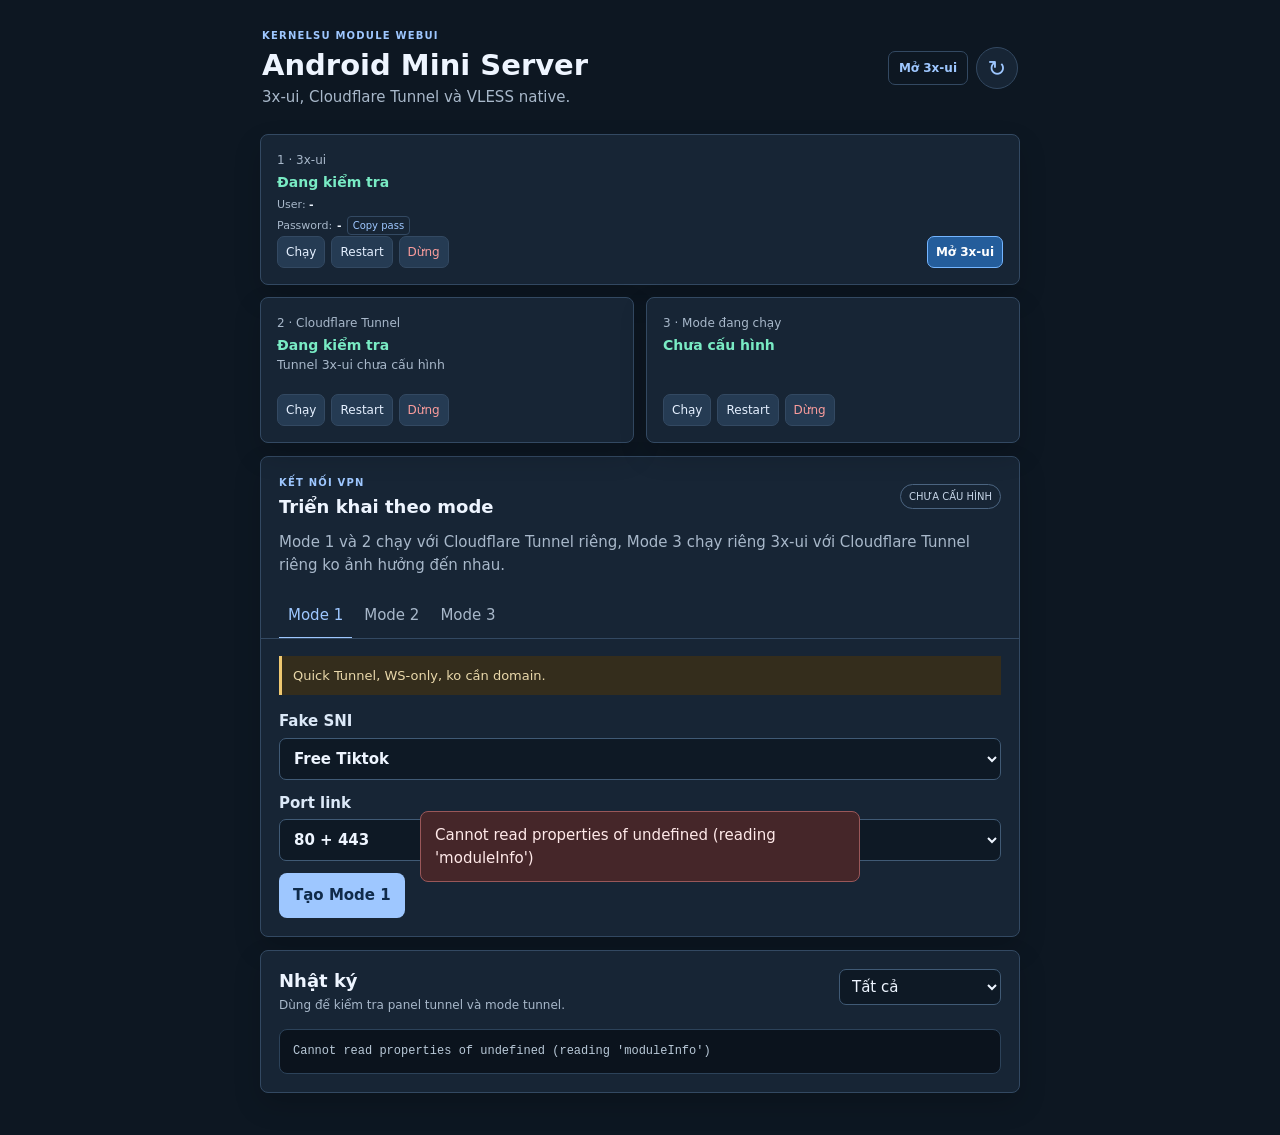
==== module/webroot.disabled/index.html @ 8eb322a5 "release: prepare v1.0.0" ====
<!doctype html>
<html lang="vi">
<head>
  <meta charset="utf-8">
  <meta name="viewport" content="width=device-width, initial-scale=1">
  <meta name="color-scheme" content="dark">
  <link rel="stylesheet" href="/internal/insets.css">
  <link rel="stylesheet" href="app.css">
  <link rel="stylesheet" href="overrides.css">
  <title>Android Mini Server</title>
</head>
<body>
  <main class="app-shell">
    <header class="app-header">
      <div>
        <p class="eyebrow">KERNELSU MODULE WEBUI</p>
        <h1>Android Mini Server</h1>
        <p class="subtitle">3x-ui, Cloudflare Tunnel và VLESS native.</p>
      </div>
      <div class="header-actions">
        <a id="panel-link" class="panel-link" href="http://127.0.0.1:2053/" target="_blank" rel="noreferrer">Mở 3x-ui</a>
        <button id="refresh-button" class="icon-button" type="button" title="Cập nhật trạng thái" aria-label="Cập nhật trạng thái">↻</button>
      </div>
    </header>

    <section class="status-grid" aria-label="Trạng thái dịch vụ">
      <article class="status-card status-card-panel">
        <span>1 · 3x-ui</span>
        <strong id="panel-status">Đang kiểm tra</strong>
        <div class="panel-credentials"><span>User: <b id="panel-user">-</b></span><span class="credential-row">Password: <b id="panel-password">-</b><button id="copy-password" type="button">Copy pass</button></span></div>
        <div class="controls"><a id="panel-card-link" class="panel-link" href="http://127.0.0.1:2053/" target="_blank" rel="noreferrer">Mở 3x-ui</a><button data-service="panel" data-action="start">Chạy</button><button data-service="panel" data-action="restart">Restart</button><button data-service="panel" data-action="stop" class="danger">Dừng</button></div>
      </article>
      <article class="status-card">
        <span>2 · Cloudflare Tunnel</span>
        <strong id="panel-tunnel-status">Đang kiểm tra</strong>
        <small id="panel-tunnel-url">Tunnel 3x-ui chưa cấu hình</small>
        <div class="controls"><button data-service="panelTunnel" data-action="start">Chạy</button><button data-service="panelTunnel" data-action="restart">Restart</button><button data-service="panelTunnel" data-action="stop" class="danger">Dừng</button></div>
      </article>
      <article class="status-card">
        <span>3 · Mode đang chạy</span>
        <strong id="mode-status">Chưa cấu hình</strong>
        <div class="controls"><button data-service="mode" data-action="start">Chạy</button><button data-service="mode" data-action="restart">Restart</button><button data-service="mode" data-action="stop" class="danger">Dừng</button></div>
      </article>
    </section>

    <section class="module-card">
      <div class="section-title">
        <div><span class="section-label">KẾT NỐI VPN</span><h2>Triển khai theo mode</h2></div>
        <span id="mode-badge" class="badge">CHƯA CẤU HÌNH</span>
      </div>
      <p class="hint">Mode 1 và 2 chạy với Cloudflare Tunnel riêng, Mode 3 chạy riêng 3x-ui với Cloudflare Tunnel riêng ko ảnh hưởng đến nhau.</p>
      <nav class="tabs" aria-label="Chọn mode"><button class="tab active" data-tab="mode1" type="button">Mode 1</button><button class="tab" data-tab="mode2" type="button">Mode 2</button><button class="tab" data-tab="mode3" type="button">Mode 3</button></nav>

      <form id="mode1-form" class="tab-pane active" data-pane="mode1">
        <p class="notice">Quick Tunnel, WS-only, ko cần domain.</p>
        <label>Fake SNI<select name="fakeSni" required><option value="api24-normal-alisg.tiktokv.com#Free Tiktok">Free Tiktok</option><option value="vnpt.theworkpc.com#Free Vina Ko Nen">Free Vina Ko Nen</option><option value="api24-normal-alisg.tiktokv.com#Free Tiktok,vnpt.theworkpc.com#Free Vina Ko Nen">Free Tiktok + Free Vina</option></select></label>
        <label>Port link<select name="portMode"><option value="both">80 + 443</option><option value="443">Chỉ 443</option><option value="80">Chỉ 80</option></select></label>
        <button class="primary" type="submit">Tạo Mode 1</button>
        <div id="mode1-result" class="mode-result" hidden></div>
      </form>

      <form id="mode2-form" class="tab-pane" data-pane="mode2">
        <p class="notice">Tạo Public Hostname route tới <code>http://127.0.0.1:8888</code> trong Cloudflare trước.</p>
        <label>Public hostname<input name="domain" required placeholder="vpn.example.com" autocomplete="off"></label>
        <label>Connector token<textarea name="token" rows="4" autocomplete="off"></textarea></label>
        <div class="form-grid"><label>Fake SNI<select name="fakeSni" required><option value="api24-normal-alisg.tiktokv.com#Free Tiktok">Free Tiktok</option><option value="vnpt.theworkpc.com#Free Vina Ko Nen">Free Vina Ko Nen</option><option value="api24-normal-alisg.tiktokv.com#Free Tiktok,vnpt.theworkpc.com#Free Vina Ko Nen">Free Tiktok + Free Vina</option></select></label><label>Port link<select name="portMode"><option value="both">80 + 443</option><option value="443">Chỉ 443</option><option value="80">Chỉ 80</option></select></label><label>Transport<select name="transport"><option value="ws">WebSocket</option><option value="xhttp">xHTTP</option><option value="dual">WS + xHTTP</option></select></label><label class="xhttp-field">xHTTP mode<select name="xhttpMode"><option value="packet-up">packet-up</option><option value="stream-up">stream-up</option><option value="stream-one">stream-one</option></select></label></div>
        <button class="primary" type="submit">Tạo Mode 2</button>
        <div id="mode2-result" class="mode-result" hidden></div>
      </form>

      <form id="mode3-form" class="tab-pane" data-pane="mode3">
        <p class="notice">Tạo Public Hostname trên cùng Tunnel: VPN route đến <code>http://127.0.0.1:8080</code>; subscription route đến <code>http://127.0.0.1:2096</code>. Chọn WS + xHTTP vẫn chỉ dùng route VPN này. Panel route là tùy chọn và đến <code>http://127.0.0.1:2053</code>.</p>
        <label>VPN public hostname<input name="domain" required placeholder="vpn.example.com" autocomplete="off"></label>
        <label>Subscription public hostname<input name="subscriptionDomain" required placeholder="sub.example.com" autocomplete="off"></label>
        <label>Panel public hostname <small>(tùy chọn)</small><input name="panelDomain" placeholder="panel.example.com" autocomplete="off"></label>
        <label>Tên server <small>(dòng đầu subscription)</small><input name="serverName" placeholder="Vless5G" maxlength="64" autocomplete="off"></label>
        <label>Cloudflare Tunnel connector token<textarea name="token" rows="5" autocomplete="off"></textarea></label>
        <div class="form-grid"><label>Fake SNI<select name="fakeSni" required><option value="api24-normal-alisg.tiktokv.com#Free Tiktok">Free Tiktok</option><option value="vnpt.theworkpc.com#Free Vina Ko Nen">Free Vina Ko Nen</option><option value="api24-normal-alisg.tiktokv.com#Free Tiktok,vnpt.theworkpc.com#Free Vina Ko Nen">Free Tiktok + Free Vina</option></select></label><label>Port link<select name="portMode"><option value="both">80 + 443</option><option value="443">Chỉ 443</option><option value="80">Chỉ 80</option></select></label><label>Transport<select name="transport"><option value="ws">WebSocket</option><option value="xhttp">xHTTP</option><option value="dual">WS + xHTTP</option></select></label><label class="xhttp-field">xHTTP mode<select name="xhttpMode"><option value="packet-up">packet-up</option><option value="stream-up">stream-up</option><option value="stream-one">stream-one</option></select></label></div>
        <button class="primary" type="submit">Tạo Mode 3</button>
        <div id="mode3-result" class="mode-result" hidden></div>
      </form>
    </section>

    <section class="module-card">
      <div class="section-title compact"><div><h2>Nhật ký</h2><p class="section-copy">Dùng để kiểm tra panel tunnel và mode tunnel.</p></div><select id="log-target"><option value="all">Tất cả</option><option value="panel-tunnel">Tunnel 3x-ui</option><option value="tunnel">Tunnel Mode 1/2</option><option value="quick">Xray native</option><option value="panel">3x-ui</option></select></div>
      <pre id="logs">Đang tải nhật ký...</pre>
    </section>
  </main>
  <div id="toast" class="toast" role="status" aria-live="polite"></div>
  <script src="app.js"></script>
</body>
</html>
---- module/webroot.disabled/app.css ----
:root { color-scheme:dark; --bg:#0d1722; --surface:#172535; --surface-alt:#1c2d40; --line:#334962; --text:#eef5ff; --muted:#a8b8ca; --accent:#9ec7ff; --accent-dark:#102b4a; --green:#79ebc4; --yellow:#efc870; --red:#fa9c9c; }
* { box-sizing:border-box; }
body { margin:0; min-width:320px; color:var(--text); background:var(--bg); font:15px/1.5 system-ui,-apple-system,BlinkMacSystemFont,"Segoe UI",sans-serif; }
button,input,textarea,select { font:inherit; } button { cursor:pointer; }
.app-shell { width:min(100% - 32px,760px); margin:0 auto; padding:calc(28px + var(--safe-area-inset-top, 0px)) 0 calc(42px + var(--safe-area-inset-bottom, 0px)); }
.app-header,.section-title,.controls,.tabs,.header-actions { display:flex; align-items:center; }.app-header { justify-content:space-between; gap:16px; padding:0 2px 25px; }.app-header h1 { margin:0; font-size:29px; line-height:1.18; letter-spacing:0; }.header-actions { gap:8px; }.eyebrow,.section-label { display:block; margin:0 0 5px; color:var(--accent); font-weight:750; font-size:10px; letter-spacing:.12em; }.subtitle,.hint,small,.section-copy { color:var(--muted); }.subtitle { margin:4px 0 0; }.section-copy { margin:4px 0 0; font-size:12px; }
.icon-button { width:42px; height:42px; padding:0; border:1px solid var(--line); border-radius:50%; background:var(--surface); color:var(--accent); font-size:22px; }.panel-link { border:1px solid var(--line); border-radius:7px; padding:7px 10px; color:var(--accent); background:transparent; font-size:12px; font-weight:650; text-decoration:none; }
.status-grid { display:grid; grid-template-columns:repeat(3,minmax(0,1fr)); gap:12px; }.status-card,.module-card { border:1px solid var(--line); border-radius:8px; background:var(--surface); box-shadow:0 12px 28px rgba(0,0,0,.16); }.status-card { min-height:146px; padding:16px; display:flex; flex-direction:column; }.status-card > span { color:var(--muted); font-size:12px; }.status-card strong { margin-top:3px; color:var(--green); font-size:14px; }.controls { flex-wrap:wrap; gap:6px; margin-top:auto; }.controls button,.section-title button { border:1px solid var(--line); border-radius:7px; padding:6px 8px; background:#253b53; color:#e5f0ff; font-size:12px; }.controls button.danger { color:var(--red); }
.panel-credentials { display:grid; gap:2px; min-height:39px; margin-top:4px; color:var(--muted); font-size:11px; overflow-wrap:anywhere; }.panel-credentials b { color:var(--text); font-weight:650; }.panel-credentials button { margin-left:4px; padding:1px 5px; border:1px solid var(--line); border-radius:4px; background:transparent; color:var(--accent); font-size:10px; }
.module-card { padding:18px; margin-top:13px; }.section-title { justify-content:space-between; gap:14px; }.section-title.compact { align-items:flex-start; }.section-title h2 { margin:0; font-size:18px; line-height:1.3; }.badge { flex:0 0 auto; border:1px solid #4b6480; color:#c6d5e7; border-radius:999px; padding:4px 8px; font-size:10px; white-space:nowrap; }.badge.quick,.badge.mode1 { color:var(--yellow); border-color:#826c3c; }.badge.named,.badge.mode2 { color:var(--green); border-color:#3a876f; }.badge.mode3 { color:var(--accent); border-color:#557fae; }.hint { margin:13px 0 18px; }.hint code,.notice code { color:#b8dcff; }
.tabs { gap:3px; overflow-x:auto; border-bottom:1px solid var(--line); margin:0 -18px 17px; padding:0 18px; }.tab { flex:0 0 auto; margin-bottom:-1px; padding:10px 9px; border:0; border-bottom:2px solid transparent; background:transparent; color:var(--muted); }.tab.active { color:var(--accent); border-color:var(--accent); }.tab-pane { display:none; }.tab-pane.active { display:block; }.notice { margin:0 0 15px; padding:10px 11px; border-left:3px solid var(--yellow); background:#342d1c; color:#e9d8aa; font-size:13px; }.tab-pane label { display:block; margin-bottom:12px; color:#dce9f8; font-weight:650; }.tab-pane label small { font-weight:400; }.tab-pane input,.tab-pane textarea,.tab-pane select,select { width:100%; margin-top:5px; border:1px solid #405a75; border-radius:7px; background:#0e1925; color:var(--text); padding:10px; outline:0; }.tab-pane input:focus,.tab-pane textarea:focus,.tab-pane select:focus { border-color:var(--accent); box-shadow:0 0 0 2px rgba(158,199,255,.13); }.form-grid { display:grid; grid-template-columns:1fr 1fr; gap:0 12px; }.primary { border:0; border-radius:8px; padding:11px 14px; background:var(--accent); color:var(--accent-dark); font-weight:800; }.primary:disabled,button:disabled { opacity:.55; cursor:wait; }
.empty { margin:18px 0 0; min-height:88px; display:grid; place-items:center; text-align:center; border:1px dashed #3d5672; color:var(--muted); }.connection-details { margin:15px 0 12px; }.connection-details div { display:grid; grid-template-columns:104px 1fr; gap:8px; padding:7px 0; border-bottom:1px solid #2c4056; }.connection-details dt { color:var(--muted); }.connection-details dd { margin:0; overflow-wrap:anywhere; }.connection-details + textarea { width:100%; border:1px solid #405a75; border-radius:7px; padding:10px; color:#c8e7ff; background:#0e1925; font:12px/1.4 ui-monospace,SFMono-Regular,Consolas,monospace; resize:vertical; } .section-title select { width:auto; margin:0; padding:7px 8px; }.module-card pre { max-height:290px; overflow:auto; margin:15px 0 0; padding:13px; border:1px solid #2c4259; border-radius:8px; background:#0b131d; color:#b9c9d8; font:12px/1.45 ui-monospace,SFMono-Regular,Consolas,monospace; white-space:pre-wrap; overflow-wrap:anywhere; }
.toast { position:fixed; z-index:5; left:50%; bottom:calc(18px + var(--safe-area-inset-bottom, 0px)); width:min(440px,calc(100% - 32px)); transform:translate(-50%,16px); padding:12px 14px; border:1px solid #397f6d; border-radius:8px; background:#173c35; color:#e2fff5; opacity:0; pointer-events:none; transition:.18s ease; }.toast.show { opacity:1; transform:translate(-50%,0); }.toast.error { border-color:#995759; background:#452629; color:#ffe9e9; }
@media (max-width:700px) { .app-shell { width:min(100% - 28px,560px); }.status-grid { grid-template-columns:1fr 1fr; } .status-card:last-child { grid-column:span 2; } }
@media (max-width:480px) { .app-shell { width:calc(100% - 28px); padding-top:calc(22px + var(--safe-area-inset-top, 0px)); }.app-header h1 { font-size:26px; }.header-actions { align-self:flex-start; }.panel-link { display:none; }.module-card { padding:15px; }.tabs { margin-left:-15px; margin-right:-15px; padding-left:15px; padding-right:15px; }.form-grid,.status-grid { grid-template-columns:1fr; }.status-card,.status-card:last-child { grid-column:auto; min-height:122px; }.section-title.compact { gap:10px; }.section-copy { display:none; } }
---- module/webroot.disabled/overrides.css ----
.controls .panel-link {
  display: inline-flex;
  align-items: center;
  padding: 6px 8px;
  order: 4;
  margin-left: auto;
  border-color: #74b5ff;
  color: #ffffff;
  background: #245d9b;
}

.mode-result { margin-top: 18px; }
.mode-result-card { padding-top: 14px; border-top: 1px solid var(--line); }
.mode-result-card + .mode-result-card { margin-top: 16px; }
.mode-result-heading, .result-row, .result-copy-row { display: flex; align-items: center; justify-content: space-between; gap: 12px; }
.mode-result-heading { margin-bottom: 10px; }
.mode-result-heading strong { color: var(--text); }
.mode-result-heading span, .result-row span, .result-copy-row span { color: var(--muted); font-size: 12px; }
.result-row { padding: 8px 0; border-bottom: 1px solid var(--line); }
.result-row a { color: var(--accent); overflow-wrap: anywhere; text-align: right; }
.result-copy-row { margin-top: 12px; margin-bottom: 6px; }
.result-copy-row button { padding: 5px 8px; font-size: 11px; }
.result-link { box-sizing: border-box; width: 100%; border: 1px solid #405a75; border-radius: 7px; padding: 10px; color: #c8e7ff; background: #0e1925; font: 12px/1.4 ui-monospace, SFMono-Regular, Consolas, monospace; resize: vertical; }

.subscription-link {
  margin: 0 0 12px;
}

.public-panel-link {
  display: flex;
  justify-content: space-between;
  gap: 12px;
  margin: 0 0 12px;
  padding: 8px 0;
  border-bottom: 1px solid #2c4056;
  color: var(--muted);
  font-size: 12px;
}

.public-panel-link a { color: var(--accent); overflow-wrap: anywhere; text-align: right; }

.subscription-link > div {
  display: flex;
  align-items: center;
  justify-content: space-between;
  gap: 10px;
  margin-bottom: 6px;
  color: var(--muted);
  font-size: 12px;
}

.subscription-link textarea {
  width: 100%;
  border: 1px solid #405a75;
  border-radius: 7px;
  padding: 10px;
  color: #c8e7ff;
  background: #0e1925;
  font: 12px/1.4 ui-monospace, SFMono-Regular, Consolas, monospace;
  resize: vertical;
}

.subscription-link button {
  border: 1px solid var(--line);
  border-radius: 6px;
  padding: 5px 7px;
  color: var(--accent);
  background: #253b53;
  font-size: 11px;
}

@media (max-width: 480px) {
  .controls .panel-link { display: inline-flex; }
  .mode-result-heading { align-items: flex-start; flex-direction: column; gap: 4px; }
}

/* Keep the primary service readable, then group its two supporting services. */
.status-grid {
  grid-template-columns: repeat(2, minmax(0, 1fr));
}

.status-card-panel {
  grid-column: 1 / -1;
  min-height: 132px;
}

.status-card:last-child {
  grid-column: auto;
}

.credential-row {
  display: flex;
  align-items: center;
  gap: 5px;
  min-width: 0;
  white-space: nowrap;
}

.credential-row b {
  min-width: 0;
  overflow: hidden;
  text-overflow: ellipsis;
}

.panel-credentials .credential-row button {
  flex: 0 0 auto;
  margin-left: 0;
}

@media (max-width: 480px) {
  .status-grid {
    grid-template-columns: repeat(2, minmax(0, 1fr));
  }

  .status-card-panel {
    grid-column: 1 / -1;
  }
}
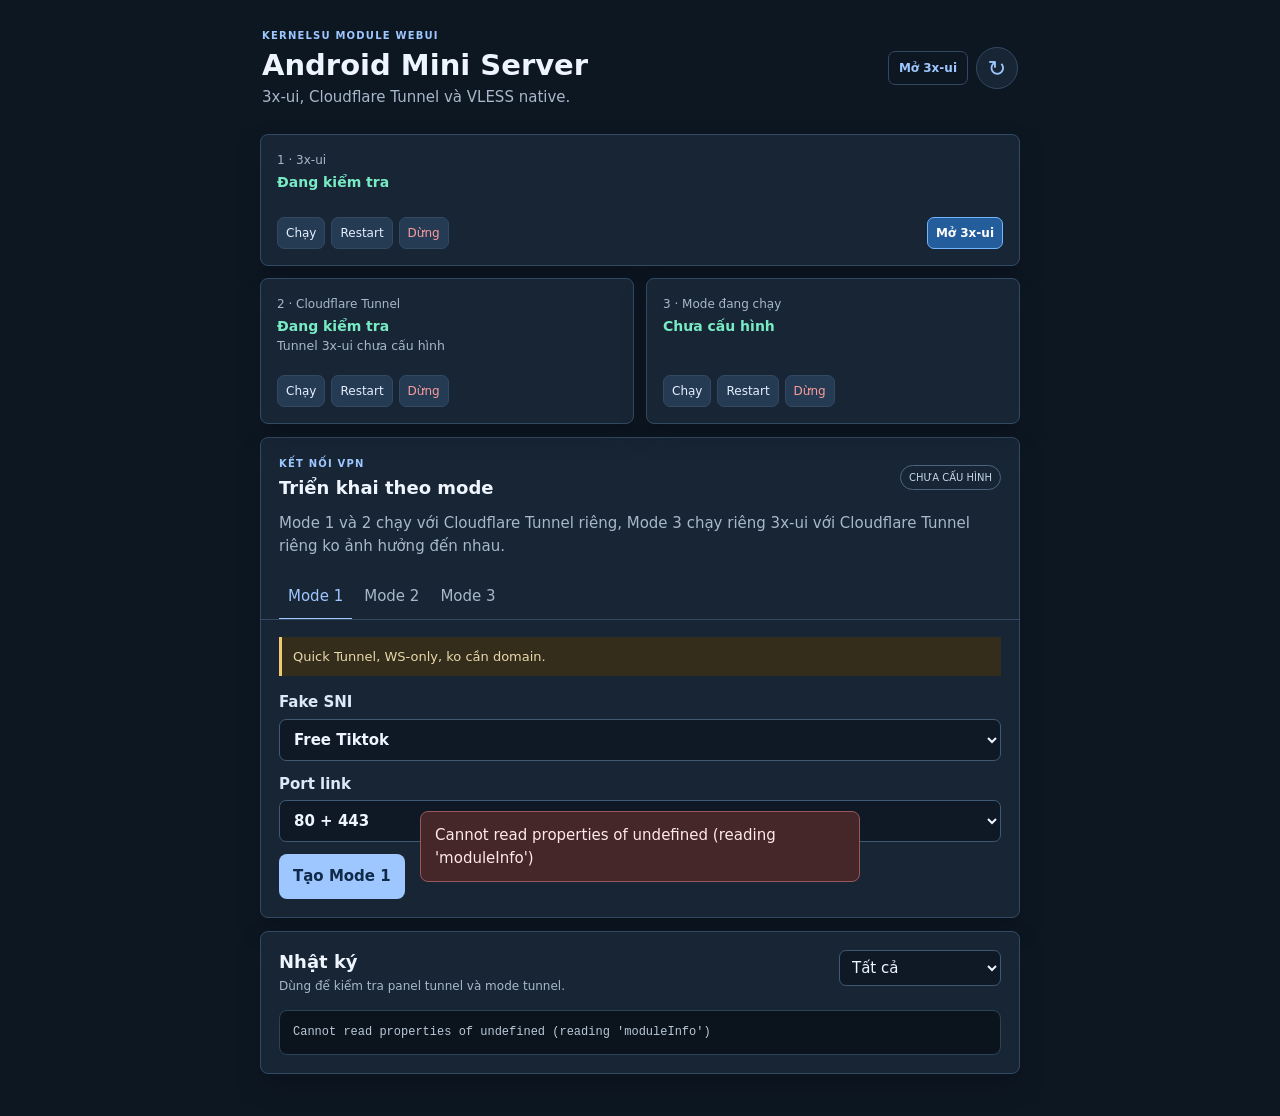
==== commit 6e67307f: "fix: harden manager runtime controls" ====
--- a/module/webroot.disabled/index.html
+++ b/module/webroot.disabled/index.html
@@ -27,7 +27,6 @@
       <article class="status-card status-card-panel">
         <span>1 · 3x-ui</span>
         <strong id="panel-status">Đang kiểm tra</strong>
-        <div class="panel-credentials"><span>User: <b id="panel-user">-</b></span><span class="credential-row">Password: <b id="panel-password">-</b><button id="copy-password" type="button">Copy pass</button></span></div>
         <div class="controls"><a id="panel-card-link" class="panel-link" href="http://127.0.0.1:2053/" target="_blank" rel="noreferrer">Mở 3x-ui</a><button data-service="panel" data-action="start">Chạy</button><button data-service="panel" data-action="restart">Restart</button><button data-service="panel" data-action="stop" class="danger">Dừng</button></div>
       </article>
       <article class="status-card">
--- a/module/webroot.disabled/app.css
+++ b/module/webroot.disabled/app.css
@@ -6,7 +6,6 @@
 .app-header,.section-title,.controls,.tabs,.header-actions { display:flex; align-items:center; }.app-header { justify-content:space-between; gap:16px; padding:0 2px 25px; }.app-header h1 { margin:0; font-size:29px; line-height:1.18; letter-spacing:0; }.header-actions { gap:8px; }.eyebrow,.section-label { display:block; margin:0 0 5px; color:var(--accent); font-weight:750; font-size:10px; letter-spacing:.12em; }.subtitle,.hint,small,.section-copy { color:var(--muted); }.subtitle { margin:4px 0 0; }.section-copy { margin:4px 0 0; font-size:12px; }
 .icon-button { width:42px; height:42px; padding:0; border:1px solid var(--line); border-radius:50%; background:var(--surface); color:var(--accent); font-size:22px; }.panel-link { border:1px solid var(--line); border-radius:7px; padding:7px 10px; color:var(--accent); background:transparent; font-size:12px; font-weight:650; text-decoration:none; }
 .status-grid { display:grid; grid-template-columns:repeat(3,minmax(0,1fr)); gap:12px; }.status-card,.module-card { border:1px solid var(--line); border-radius:8px; background:var(--surface); box-shadow:0 12px 28px rgba(0,0,0,.16); }.status-card { min-height:146px; padding:16px; display:flex; flex-direction:column; }.status-card > span { color:var(--muted); font-size:12px; }.status-card strong { margin-top:3px; color:var(--green); font-size:14px; }.controls { flex-wrap:wrap; gap:6px; margin-top:auto; }.controls button,.section-title button { border:1px solid var(--line); border-radius:7px; padding:6px 8px; background:#253b53; color:#e5f0ff; font-size:12px; }.controls button.danger { color:var(--red); }
-.panel-credentials { display:grid; gap:2px; min-height:39px; margin-top:4px; color:var(--muted); font-size:11px; overflow-wrap:anywhere; }.panel-credentials b { color:var(--text); font-weight:650; }.panel-credentials button { margin-left:4px; padding:1px 5px; border:1px solid var(--line); border-radius:4px; background:transparent; color:var(--accent); font-size:10px; }
 .module-card { padding:18px; margin-top:13px; }.section-title { justify-content:space-between; gap:14px; }.section-title.compact { align-items:flex-start; }.section-title h2 { margin:0; font-size:18px; line-height:1.3; }.badge { flex:0 0 auto; border:1px solid #4b6480; color:#c6d5e7; border-radius:999px; padding:4px 8px; font-size:10px; white-space:nowrap; }.badge.quick,.badge.mode1 { color:var(--yellow); border-color:#826c3c; }.badge.named,.badge.mode2 { color:var(--green); border-color:#3a876f; }.badge.mode3 { color:var(--accent); border-color:#557fae; }.hint { margin:13px 0 18px; }.hint code,.notice code { color:#b8dcff; }
 .tabs { gap:3px; overflow-x:auto; border-bottom:1px solid var(--line); margin:0 -18px 17px; padding:0 18px; }.tab { flex:0 0 auto; margin-bottom:-1px; padding:10px 9px; border:0; border-bottom:2px solid transparent; background:transparent; color:var(--muted); }.tab.active { color:var(--accent); border-color:var(--accent); }.tab-pane { display:none; }.tab-pane.active { display:block; }.notice { margin:0 0 15px; padding:10px 11px; border-left:3px solid var(--yellow); background:#342d1c; color:#e9d8aa; font-size:13px; }.tab-pane label { display:block; margin-bottom:12px; color:#dce9f8; font-weight:650; }.tab-pane label small { font-weight:400; }.tab-pane input,.tab-pane textarea,.tab-pane select,select { width:100%; margin-top:5px; border:1px solid #405a75; border-radius:7px; background:#0e1925; color:var(--text); padding:10px; outline:0; }.tab-pane input:focus,.tab-pane textarea:focus,.tab-pane select:focus { border-color:var(--accent); box-shadow:0 0 0 2px rgba(158,199,255,.13); }.form-grid { display:grid; grid-template-columns:1fr 1fr; gap:0 12px; }.primary { border:0; border-radius:8px; padding:11px 14px; background:var(--accent); color:var(--accent-dark); font-weight:800; }.primary:disabled,button:disabled { opacity:.55; cursor:wait; }
 .empty { margin:18px 0 0; min-height:88px; display:grid; place-items:center; text-align:center; border:1px dashed #3d5672; color:var(--muted); }.connection-details { margin:15px 0 12px; }.connection-details div { display:grid; grid-template-columns:104px 1fr; gap:8px; padding:7px 0; border-bottom:1px solid #2c4056; }.connection-details dt { color:var(--muted); }.connection-details dd { margin:0; overflow-wrap:anywhere; }.connection-details + textarea { width:100%; border:1px solid #405a75; border-radius:7px; padding:10px; color:#c8e7ff; background:#0e1925; font:12px/1.4 ui-monospace,SFMono-Regular,Consolas,monospace; resize:vertical; } .section-title select { width:auto; margin:0; padding:7px 8px; }.module-card pre { max-height:290px; overflow:auto; margin:15px 0 0; padding:13px; border:1px solid #2c4259; border-radius:8px; background:#0b131d; color:#b9c9d8; font:12px/1.45 ui-monospace,SFMono-Regular,Consolas,monospace; white-space:pre-wrap; overflow-wrap:anywhere; }
--- a/module/webroot.disabled/overrides.css
+++ b/module/webroot.disabled/overrides.css
@@ -96,17 +96,6 @@
   white-space: nowrap;
 }
 
-.credential-row b {
-  min-width: 0;
-  overflow: hidden;
-  text-overflow: ellipsis;
-}
-
-.panel-credentials .credential-row button {
-  flex: 0 0 auto;
-  margin-left: 0;
-}
-
 @media (max-width: 480px) {
   .status-grid {
     grid-template-columns: repeat(2, minmax(0, 1fr));
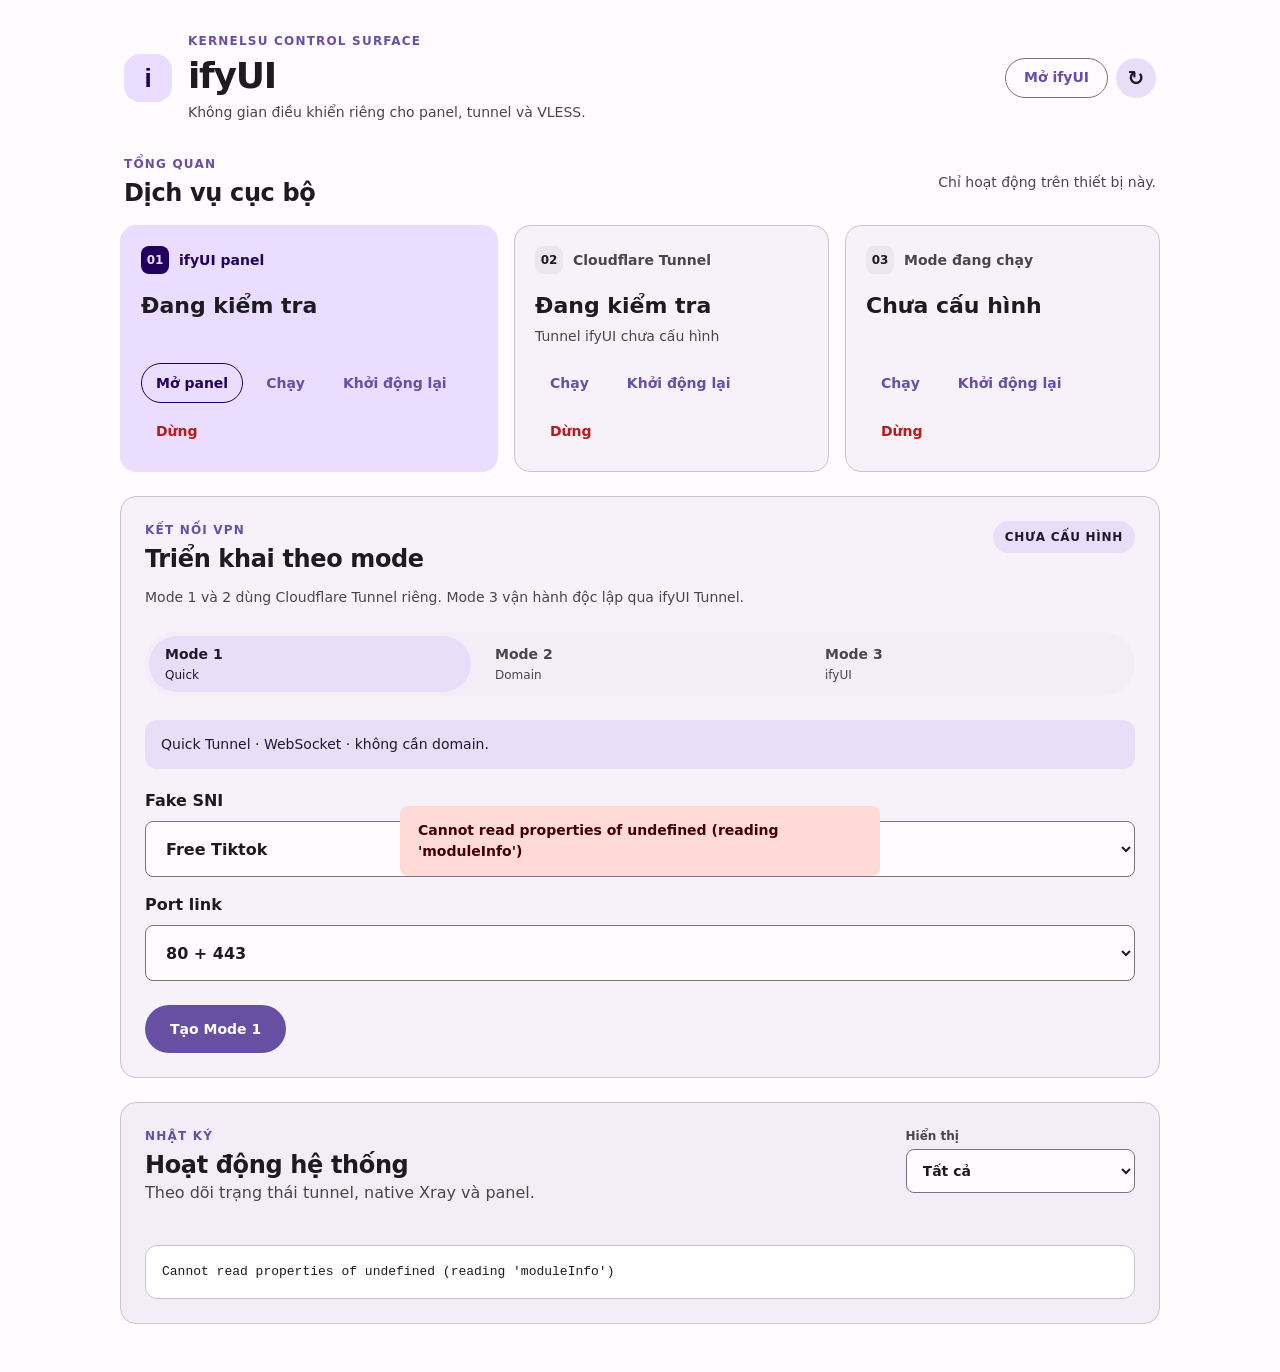
==== commit 7637d0f8: "feat: redesign local panel as ifyUI" ====
--- a/module/webroot.disabled/index.html
+++ b/module/webroot.disabled/index.html
@@ -3,65 +3,89 @@
 <head>
   <meta charset="utf-8">
   <meta name="viewport" content="width=device-width, initial-scale=1">
-  <meta name="color-scheme" content="dark">
+  <meta name="color-scheme" content="light dark">
+  <meta name="theme-color" content="#65558f">
   <link rel="stylesheet" href="/internal/insets.css">
   <link rel="stylesheet" href="app.css">
   <link rel="stylesheet" href="overrides.css">
-  <title>Android Mini Server</title>
+  <title>ifyUI</title>
 </head>
 <body>
   <main class="app-shell">
-    <header class="app-header">
-      <div>
-        <p class="eyebrow">KERNELSU MODULE WEBUI</p>
-        <h1>Android Mini Server</h1>
-        <p class="subtitle">3x-ui, Cloudflare Tunnel và VLESS native.</p>
+    <header class="top-app-bar">
+      <div class="brand-lockup">
+        <span class="brand-mark" aria-hidden="true">i</span>
+        <div>
+          <p class="eyebrow">KERNELSU CONTROL SURFACE</p>
+          <h1>ifyUI</h1>
+          <p class="subtitle">Không gian điều khiển riêng cho panel, tunnel và VLESS.</p>
+        </div>
       </div>
       <div class="header-actions">
-        <a id="panel-link" class="panel-link" href="http://127.0.0.1:2053/" target="_blank" rel="noreferrer">Mở 3x-ui</a>
+        <a id="panel-link" class="panel-link" href="http://127.0.0.1:2053/" target="_blank" rel="noreferrer">Mở ifyUI</a>
         <button id="refresh-button" class="icon-button" type="button" title="Cập nhật trạng thái" aria-label="Cập nhật trạng thái">↻</button>
       </div>
     </header>
 
-    <section class="status-grid" aria-label="Trạng thái dịch vụ">
-      <article class="status-card status-card-panel">
-        <span>1 · 3x-ui</span>
-        <strong id="panel-status">Đang kiểm tra</strong>
-        <div class="controls"><a id="panel-card-link" class="panel-link" href="http://127.0.0.1:2053/" target="_blank" rel="noreferrer">Mở 3x-ui</a><button data-service="panel" data-action="start">Chạy</button><button data-service="panel" data-action="restart">Restart</button><button data-service="panel" data-action="stop" class="danger">Dừng</button></div>
-      </article>
-      <article class="status-card">
-        <span>2 · Cloudflare Tunnel</span>
-        <strong id="panel-tunnel-status">Đang kiểm tra</strong>
-        <small id="panel-tunnel-url">Tunnel 3x-ui chưa cấu hình</small>
-        <div class="controls"><button data-service="panelTunnel" data-action="start">Chạy</button><button data-service="panelTunnel" data-action="restart">Restart</button><button data-service="panelTunnel" data-action="stop" class="danger">Dừng</button></div>
-      </article>
-      <article class="status-card">
-        <span>3 · Mode đang chạy</span>
-        <strong id="mode-status">Chưa cấu hình</strong>
-        <div class="controls"><button data-service="mode" data-action="start">Chạy</button><button data-service="mode" data-action="restart">Restart</button><button data-service="mode" data-action="stop" class="danger">Dừng</button></div>
-      </article>
+    <section class="service-section" aria-labelledby="service-heading">
+      <div class="section-heading">
+        <div>
+          <p class="section-label">TỔNG QUAN</p>
+          <h2 id="service-heading">Dịch vụ cục bộ</h2>
+        </div>
+        <p>Chỉ hoạt động trên thiết bị này.</p>
+      </div>
+      <div class="status-grid" aria-label="Trạng thái dịch vụ">
+        <article class="status-card status-card-panel">
+          <div class="card-label"><span class="service-icon" aria-hidden="true">01</span><span>ifyUI panel</span></div>
+          <strong id="panel-status">Đang kiểm tra</strong>
+          <div class="controls"><a id="panel-card-link" class="panel-link" href="http://127.0.0.1:2053/" target="_blank" rel="noreferrer">Mở panel</a><button data-service="panel" data-action="start">Chạy</button><button data-service="panel" data-action="restart">Khởi động lại</button><button data-service="panel" data-action="stop" class="danger">Dừng</button></div>
+        </article>
+        <article class="status-card">
+          <div class="card-label"><span class="service-icon" aria-hidden="true">02</span><span>Cloudflare Tunnel</span></div>
+          <strong id="panel-tunnel-status">Đang kiểm tra</strong>
+          <small id="panel-tunnel-url">Tunnel ifyUI chưa cấu hình</small>
+          <div class="controls"><button data-service="panelTunnel" data-action="start">Chạy</button><button data-service="panelTunnel" data-action="restart">Khởi động lại</button><button data-service="panelTunnel" data-action="stop" class="danger">Dừng</button></div>
+        </article>
+        <article class="status-card">
+          <div class="card-label"><span class="service-icon" aria-hidden="true">03</span><span>Mode đang chạy</span></div>
+          <strong id="mode-status">Chưa cấu hình</strong>
+          <div class="controls"><button data-service="mode" data-action="start">Chạy</button><button data-service="mode" data-action="restart">Khởi động lại</button><button data-service="mode" data-action="stop" class="danger">Dừng</button></div>
+        </article>
+      </div>
     </section>
 
-    <section class="module-card">
+    <section class="module-card deployment-card" aria-labelledby="deployment-heading">
       <div class="section-title">
-        <div><span class="section-label">KẾT NỐI VPN</span><h2>Triển khai theo mode</h2></div>
+        <div>
+          <p class="section-label">KẾT NỐI VPN</p>
+          <h2 id="deployment-heading">Triển khai theo mode</h2>
+        </div>
         <span id="mode-badge" class="badge">CHƯA CẤU HÌNH</span>
       </div>
-      <p class="hint">Mode 1 và 2 chạy với Cloudflare Tunnel riêng, Mode 3 chạy riêng 3x-ui với Cloudflare Tunnel riêng ko ảnh hưởng đến nhau.</p>
-      <nav class="tabs" aria-label="Chọn mode"><button class="tab active" data-tab="mode1" type="button">Mode 1</button><button class="tab" data-tab="mode2" type="button">Mode 2</button><button class="tab" data-tab="mode3" type="button">Mode 3</button></nav>
+      <p class="hint">Mode 1 và 2 dùng Cloudflare Tunnel riêng. Mode 3 vận hành độc lập qua ifyUI Tunnel.</p>
+      <nav class="tabs" aria-label="Chọn mode">
+        <button class="tab active" data-tab="mode1" type="button">Mode 1<span>Quick</span></button>
+        <button class="tab" data-tab="mode2" type="button">Mode 2<span>Domain</span></button>
+        <button class="tab" data-tab="mode3" type="button">Mode 3<span>ifyUI</span></button>
+      </nav>
 
       <form id="mode1-form" class="tab-pane active" data-pane="mode1">
-        <p class="notice">Quick Tunnel, WS-only, ko cần domain.</p>
-        <label>Fake SNI<select name="fakeSni" required><option value="api24-normal-alisg.tiktokv.com#Free Tiktok">Free Tiktok</option><option value="vnpt.theworkpc.com#Free Vina Ko Nen">Free Vina Ko Nen</option><option value="api24-normal-alisg.tiktokv.com#Free Tiktok,vnpt.theworkpc.com#Free Vina Ko Nen">Free Tiktok + Free Vina</option></select></label>
-        <label>Port link<select name="portMode"><option value="both">80 + 443</option><option value="443">Chỉ 443</option><option value="80">Chỉ 80</option></select></label>
+        <p class="notice">Quick Tunnel · WebSocket · không cần domain.</p>
+        <div class="form-fields">
+          <label>Fake SNI<select name="fakeSni" required><option value="api24-normal-alisg.tiktokv.com#Free Tiktok">Free Tiktok</option><option value="vnpt.theworkpc.com#Free Vina Ko Nen">Free Vina Ko Nen</option><option value="api24-normal-alisg.tiktokv.com#Free Tiktok,vnpt.theworkpc.com#Free Vina Ko Nen">Free Tiktok + Free Vina</option></select></label>
+          <label>Port link<select name="portMode"><option value="both">80 + 443</option><option value="443">Chỉ 443</option><option value="80">Chỉ 80</option></select></label>
+        </div>
         <button class="primary" type="submit">Tạo Mode 1</button>
         <div id="mode1-result" class="mode-result" hidden></div>
       </form>
 
       <form id="mode2-form" class="tab-pane" data-pane="mode2">
         <p class="notice">Tạo Public Hostname route tới <code>http://127.0.0.1:8888</code> trong Cloudflare trước.</p>
-        <label>Public hostname<input name="domain" required placeholder="vpn.example.com" autocomplete="off"></label>
-        <label>Connector token<textarea name="token" rows="4" autocomplete="off"></textarea></label>
+        <div class="form-fields">
+          <label>Public hostname<input name="domain" required placeholder="vpn.example.com" autocomplete="off"></label>
+          <label>Connector token<textarea name="token" rows="4" autocomplete="off"></textarea></label>
+        </div>
         <div class="form-grid"><label>Fake SNI<select name="fakeSni" required><option value="api24-normal-alisg.tiktokv.com#Free Tiktok">Free Tiktok</option><option value="vnpt.theworkpc.com#Free Vina Ko Nen">Free Vina Ko Nen</option><option value="api24-normal-alisg.tiktokv.com#Free Tiktok,vnpt.theworkpc.com#Free Vina Ko Nen">Free Tiktok + Free Vina</option></select></label><label>Port link<select name="portMode"><option value="both">80 + 443</option><option value="443">Chỉ 443</option><option value="80">Chỉ 80</option></select></label><label>Transport<select name="transport"><option value="ws">WebSocket</option><option value="xhttp">xHTTP</option><option value="dual">WS + xHTTP</option></select></label><label class="xhttp-field">xHTTP mode<select name="xhttpMode"><option value="packet-up">packet-up</option><option value="stream-up">stream-up</option><option value="stream-one">stream-one</option></select></label></div>
         <button class="primary" type="submit">Tạo Mode 2</button>
         <div id="mode2-result" class="mode-result" hidden></div>
@@ -69,19 +93,21 @@
 
       <form id="mode3-form" class="tab-pane" data-pane="mode3">
         <p class="notice">Tạo Public Hostname trên cùng Tunnel: VPN route đến <code>http://127.0.0.1:8080</code>; subscription route đến <code>http://127.0.0.1:2096</code>. Chọn WS + xHTTP vẫn chỉ dùng route VPN này. Panel route là tùy chọn và đến <code>http://127.0.0.1:2053</code>.</p>
-        <label>VPN public hostname<input name="domain" required placeholder="vpn.example.com" autocomplete="off"></label>
-        <label>Subscription public hostname<input name="subscriptionDomain" required placeholder="sub.example.com" autocomplete="off"></label>
-        <label>Panel public hostname <small>(tùy chọn)</small><input name="panelDomain" placeholder="panel.example.com" autocomplete="off"></label>
-        <label>Tên server <small>(dòng đầu subscription)</small><input name="serverName" placeholder="Vless5G" maxlength="64" autocomplete="off"></label>
-        <label>Cloudflare Tunnel connector token<textarea name="token" rows="5" autocomplete="off"></textarea></label>
+        <div class="form-fields">
+          <label>VPN public hostname<input name="domain" required placeholder="vpn.example.com" autocomplete="off"></label>
+          <label>Subscription public hostname<input name="subscriptionDomain" required placeholder="sub.example.com" autocomplete="off"></label>
+          <label>Panel public hostname <small>(tùy chọn)</small><input name="panelDomain" placeholder="panel.example.com" autocomplete="off"></label>
+          <label>Tên server <small>(dòng đầu subscription)</small><input name="serverName" placeholder="Vless5G" maxlength="64" autocomplete="off"></label>
+          <label>Cloudflare Tunnel connector token<textarea name="token" rows="5" autocomplete="off"></textarea></label>
+        </div>
         <div class="form-grid"><label>Fake SNI<select name="fakeSni" required><option value="api24-normal-alisg.tiktokv.com#Free Tiktok">Free Tiktok</option><option value="vnpt.theworkpc.com#Free Vina Ko Nen">Free Vina Ko Nen</option><option value="api24-normal-alisg.tiktokv.com#Free Tiktok,vnpt.theworkpc.com#Free Vina Ko Nen">Free Tiktok + Free Vina</option></select></label><label>Port link<select name="portMode"><option value="both">80 + 443</option><option value="443">Chỉ 443</option><option value="80">Chỉ 80</option></select></label><label>Transport<select name="transport"><option value="ws">WebSocket</option><option value="xhttp">xHTTP</option><option value="dual">WS + xHTTP</option></select></label><label class="xhttp-field">xHTTP mode<select name="xhttpMode"><option value="packet-up">packet-up</option><option value="stream-up">stream-up</option><option value="stream-one">stream-one</option></select></label></div>
         <button class="primary" type="submit">Tạo Mode 3</button>
         <div id="mode3-result" class="mode-result" hidden></div>
       </form>
     </section>
 
-    <section class="module-card">
-      <div class="section-title compact"><div><h2>Nhật ký</h2><p class="section-copy">Dùng để kiểm tra panel tunnel và mode tunnel.</p></div><select id="log-target"><option value="all">Tất cả</option><option value="panel-tunnel">Tunnel 3x-ui</option><option value="tunnel">Tunnel Mode 1/2</option><option value="quick">Xray native</option><option value="panel">3x-ui</option></select></div>
+    <section class="module-card log-card" aria-labelledby="log-heading">
+      <div class="section-title compact"><div><p class="section-label">NHẬT KÝ</p><h2 id="log-heading">Hoạt động hệ thống</h2><p class="section-copy">Theo dõi trạng thái tunnel, native Xray và panel.</p></div><label class="log-selector"><span>Hiển thị</span><select id="log-target"><option value="all">Tất cả</option><option value="panel-tunnel">Tunnel ifyUI</option><option value="tunnel">Tunnel Mode 1/2</option><option value="quick">Xray native</option><option value="panel">ifyUI panel</option></select></label></div>
       <pre id="logs">Đang tải nhật ký...</pre>
     </section>
   </main>
--- a/module/webroot.disabled/app.css
+++ b/module/webroot.disabled/app.css
@@ -1,14 +1,29 @@
-:root { color-scheme:dark; --bg:#0d1722; --surface:#172535; --surface-alt:#1c2d40; --line:#334962; --text:#eef5ff; --muted:#a8b8ca; --accent:#9ec7ff; --accent-dark:#102b4a; --green:#79ebc4; --yellow:#efc870; --red:#fa9c9c; }
-* { box-sizing:border-box; }
-body { margin:0; min-width:320px; color:var(--text); background:var(--bg); font:15px/1.5 system-ui,-apple-system,BlinkMacSystemFont,"Segoe UI",sans-serif; }
-button,input,textarea,select { font:inherit; } button { cursor:pointer; }
-.app-shell { width:min(100% - 32px,760px); margin:0 auto; padding:calc(28px + var(--safe-area-inset-top, 0px)) 0 calc(42px + var(--safe-area-inset-bottom, 0px)); }
-.app-header,.section-title,.controls,.tabs,.header-actions { display:flex; align-items:center; }.app-header { justify-content:space-between; gap:16px; padding:0 2px 25px; }.app-header h1 { margin:0; font-size:29px; line-height:1.18; letter-spacing:0; }.header-actions { gap:8px; }.eyebrow,.section-label { display:block; margin:0 0 5px; color:var(--accent); font-weight:750; font-size:10px; letter-spacing:.12em; }.subtitle,.hint,small,.section-copy { color:var(--muted); }.subtitle { margin:4px 0 0; }.section-copy { margin:4px 0 0; font-size:12px; }
-.icon-button { width:42px; height:42px; padding:0; border:1px solid var(--line); border-radius:50%; background:var(--surface); color:var(--accent); font-size:22px; }.panel-link { border:1px solid var(--line); border-radius:7px; padding:7px 10px; color:var(--accent); background:transparent; font-size:12px; font-weight:650; text-decoration:none; }
-.status-grid { display:grid; grid-template-columns:repeat(3,minmax(0,1fr)); gap:12px; }.status-card,.module-card { border:1px solid var(--line); border-radius:8px; background:var(--surface); box-shadow:0 12px 28px rgba(0,0,0,.16); }.status-card { min-height:146px; padding:16px; display:flex; flex-direction:column; }.status-card > span { color:var(--muted); font-size:12px; }.status-card strong { margin-top:3px; color:var(--green); font-size:14px; }.controls { flex-wrap:wrap; gap:6px; margin-top:auto; }.controls button,.section-title button { border:1px solid var(--line); border-radius:7px; padding:6px 8px; background:#253b53; color:#e5f0ff; font-size:12px; }.controls button.danger { color:var(--red); }
-.module-card { padding:18px; margin-top:13px; }.section-title { justify-content:space-between; gap:14px; }.section-title.compact { align-items:flex-start; }.section-title h2 { margin:0; font-size:18px; line-height:1.3; }.badge { flex:0 0 auto; border:1px solid #4b6480; color:#c6d5e7; border-radius:999px; padding:4px 8px; font-size:10px; white-space:nowrap; }.badge.quick,.badge.mode1 { color:var(--yellow); border-color:#826c3c; }.badge.named,.badge.mode2 { color:var(--green); border-color:#3a876f; }.badge.mode3 { color:var(--accent); border-color:#557fae; }.hint { margin:13px 0 18px; }.hint code,.notice code { color:#b8dcff; }
-.tabs { gap:3px; overflow-x:auto; border-bottom:1px solid var(--line); margin:0 -18px 17px; padding:0 18px; }.tab { flex:0 0 auto; margin-bottom:-1px; padding:10px 9px; border:0; border-bottom:2px solid transparent; background:transparent; color:var(--muted); }.tab.active { color:var(--accent); border-color:var(--accent); }.tab-pane { display:none; }.tab-pane.active { display:block; }.notice { margin:0 0 15px; padding:10px 11px; border-left:3px solid var(--yellow); background:#342d1c; color:#e9d8aa; font-size:13px; }.tab-pane label { display:block; margin-bottom:12px; color:#dce9f8; font-weight:650; }.tab-pane label small { font-weight:400; }.tab-pane input,.tab-pane textarea,.tab-pane select,select { width:100%; margin-top:5px; border:1px solid #405a75; border-radius:7px; background:#0e1925; color:var(--text); padding:10px; outline:0; }.tab-pane input:focus,.tab-pane textarea:focus,.tab-pane select:focus { border-color:var(--accent); box-shadow:0 0 0 2px rgba(158,199,255,.13); }.form-grid { display:grid; grid-template-columns:1fr 1fr; gap:0 12px; }.primary { border:0; border-radius:8px; padding:11px 14px; background:var(--accent); color:var(--accent-dark); font-weight:800; }.primary:disabled,button:disabled { opacity:.55; cursor:wait; }
-.empty { margin:18px 0 0; min-height:88px; display:grid; place-items:center; text-align:center; border:1px dashed #3d5672; color:var(--muted); }.connection-details { margin:15px 0 12px; }.connection-details div { display:grid; grid-template-columns:104px 1fr; gap:8px; padding:7px 0; border-bottom:1px solid #2c4056; }.connection-details dt { color:var(--muted); }.connection-details dd { margin:0; overflow-wrap:anywhere; }.connection-details + textarea { width:100%; border:1px solid #405a75; border-radius:7px; padding:10px; color:#c8e7ff; background:#0e1925; font:12px/1.4 ui-monospace,SFMono-Regular,Consolas,monospace; resize:vertical; } .section-title select { width:auto; margin:0; padding:7px 8px; }.module-card pre { max-height:290px; overflow:auto; margin:15px 0 0; padding:13px; border:1px solid #2c4259; border-radius:8px; background:#0b131d; color:#b9c9d8; font:12px/1.45 ui-monospace,SFMono-Regular,Consolas,monospace; white-space:pre-wrap; overflow-wrap:anywhere; }
-.toast { position:fixed; z-index:5; left:50%; bottom:calc(18px + var(--safe-area-inset-bottom, 0px)); width:min(440px,calc(100% - 32px)); transform:translate(-50%,16px); padding:12px 14px; border:1px solid #397f6d; border-radius:8px; background:#173c35; color:#e2fff5; opacity:0; pointer-events:none; transition:.18s ease; }.toast.show { opacity:1; transform:translate(-50%,0); }.toast.error { border-color:#995759; background:#452629; color:#ffe9e9; }
-@media (max-width:700px) { .app-shell { width:min(100% - 28px,560px); }.status-grid { grid-template-columns:1fr 1fr; } .status-card:last-child { grid-column:span 2; } }
-@media (max-width:480px) { .app-shell { width:calc(100% - 28px); padding-top:calc(22px + var(--safe-area-inset-top, 0px)); }.app-header h1 { font-size:26px; }.header-actions { align-self:flex-start; }.panel-link { display:none; }.module-card { padding:15px; }.tabs { margin-left:-15px; margin-right:-15px; padding-left:15px; padding-right:15px; }.form-grid,.status-grid { grid-template-columns:1fr; }.status-card,.status-card:last-child { grid-column:auto; min-height:122px; }.section-title.compact { gap:10px; }.section-copy { display:none; } }
+:root {
+  color-scheme: dark;
+  --md-sys-color-primary:#d0bcff; --md-sys-color-on-primary:#381e72; --md-sys-color-primary-container:#4f378b; --md-sys-color-on-primary-container:#eaddff;
+  --md-sys-color-secondary:#ccc2dc; --md-sys-color-on-secondary:#332d41; --md-sys-color-secondary-container:#4a4458; --md-sys-color-on-secondary-container:#e8def8;
+  --md-sys-color-tertiary:#efb8c8; --md-sys-color-on-tertiary:#492532; --md-sys-color-tertiary-container:#633b48; --md-sys-color-on-tertiary-container:#ffd9e3;
+  --md-sys-color-error:#ffb4ab; --md-sys-color-error-container:#93000a; --md-sys-color-on-error-container:#ffdad6;
+  --md-sys-color-surface:#141218; --md-sys-color-surface-container-lowest:#0f0d13; --md-sys-color-surface-container-low:#1d1b20; --md-sys-color-surface-container:#211f26; --md-sys-color-surface-container-high:#2b2930; --md-sys-color-surface-container-highest:#36343b;
+  --md-sys-color-on-surface:#e6e0e9; --md-sys-color-on-surface-variant:#cac4d0; --md-sys-color-outline:#938f99; --md-sys-color-outline-variant:#49454f; --md-sys-color-inverse-surface:#e6e0e9; --md-sys-color-inverse-on-surface:#322f35;
+  --md-sys-shape-corner-small:8px; --md-sys-shape-corner-medium:12px; --md-sys-shape-corner-large:16px; --md-sys-shape-corner-full:9999px;
+  --md-sys-motion-easing-emphasized:cubic-bezier(.2,0,0,1); --md-sys-motion-duration-short:200ms; --md-sys-motion-duration-medium:300ms;
+  --green:var(--md-sys-color-primary); --yellow:var(--md-sys-color-tertiary); --red:var(--md-sys-color-error);
+}
+@media (prefers-color-scheme:light) {
+  :root {
+    color-scheme:light; --md-sys-color-primary:#6750a4; --md-sys-color-on-primary:#ffffff; --md-sys-color-primary-container:#eaddff; --md-sys-color-on-primary-container:#21005d;
+    --md-sys-color-secondary:#625b71; --md-sys-color-on-secondary:#ffffff; --md-sys-color-secondary-container:#e8def8; --md-sys-color-on-secondary-container:#1d192b;
+    --md-sys-color-tertiary:#7d5260; --md-sys-color-on-tertiary:#ffffff; --md-sys-color-tertiary-container:#ffd8e4; --md-sys-color-on-tertiary-container:#31111d;
+    --md-sys-color-error:#ba1a1a; --md-sys-color-error-container:#ffdad6; --md-sys-color-on-error-container:#410002;
+    --md-sys-color-surface:#fffbfe; --md-sys-color-surface-container-lowest:#ffffff; --md-sys-color-surface-container-low:#f7f2fa; --md-sys-color-surface-container:#f3edf7; --md-sys-color-surface-container-high:#ece6f0; --md-sys-color-surface-container-highest:#e6e0e9;
+    --md-sys-color-on-surface:#1d1b20; --md-sys-color-on-surface-variant:#49454f; --md-sys-color-outline:#79747e; --md-sys-color-outline-variant:#cac4d0; --md-sys-color-inverse-surface:#322f35; --md-sys-color-inverse-on-surface:#f5eff7;
+  }
+}
+*{box-sizing:border-box} html{background:var(--md-sys-color-surface)} body{min-width:320px;margin:0;background:var(--md-sys-color-surface);color:var(--md-sys-color-on-surface);font:1rem/1.5 "Roboto Flex",Roboto,system-ui,sans-serif;-webkit-font-smoothing:antialiased} button,input,textarea,select{font:inherit} button,a{-webkit-tap-highlight-color:transparent} button{cursor:pointer} button:disabled{cursor:wait;opacity:.56}:focus-visible{outline:3px solid var(--md-sys-color-primary);outline-offset:3px}
+.app-shell{width:min(calc(100% - 32px),1040px);margin:0 auto;padding:calc(24px + var(--safe-area-inset-top,env(safe-area-inset-top,0px))) 0 calc(48px + var(--safe-area-inset-bottom,env(safe-area-inset-bottom,0px)))}.top-app-bar,.brand-lockup,.header-actions,.section-title,.section-heading,.card-label,.controls,.tabs,.mode-result-heading,.result-row,.result-copy-row{display:flex;align-items:center}.top-app-bar{justify-content:space-between;gap:24px;padding:8px 4px 32px}.brand-lockup{gap:16px;min-width:0}.brand-mark{display:grid;place-items:center;flex:0 0 auto;width:48px;height:48px;border-radius:var(--md-sys-shape-corner-large);background:var(--md-sys-color-primary-container);color:var(--md-sys-color-on-primary-container);font:700 1.625rem/1 Roboto,sans-serif}.eyebrow,.section-label{margin:0 0 4px;color:var(--md-sys-color-primary);font-size:.75rem;font-weight:700;letter-spacing:.1em}h1,h2,p{margin-top:0}h1{margin-bottom:4px;font-size:2.25rem;line-height:2.75rem;letter-spacing:-.035em}h2{margin-bottom:0;font-size:1.5rem;line-height:2rem;letter-spacing:-.015em}.subtitle,.hint,.section-copy,.section-heading>p,small{color:var(--md-sys-color-on-surface-variant)}.subtitle{margin-bottom:0;font-size:.875rem}.header-actions{gap:8px}
+.panel-link,.icon-button,.controls button,.primary,.result-copy-row button,.subscription-link button{min-height:40px;border:1px solid transparent;border-radius:var(--md-sys-shape-corner-full);font-size:.875rem;font-weight:650;text-decoration:none;transition:background-color var(--md-sys-motion-duration-short) var(--md-sys-motion-easing-emphasized),color var(--md-sys-motion-duration-short) var(--md-sys-motion-easing-emphasized)}.panel-link{display:inline-flex;align-items:center;justify-content:center;padding:0 18px;border-color:var(--md-sys-color-outline);color:var(--md-sys-color-primary);background:transparent}.panel-link:hover,.panel-link:focus-visible{background:var(--md-sys-color-secondary-container)}.icon-button{display:grid;place-items:center;width:40px;padding:0;background:var(--md-sys-color-secondary-container);color:var(--md-sys-color-on-secondary-container);font-size:1.25rem}.icon-button:hover{background:var(--md-sys-color-surface-container-highest)}
+.service-section{margin-bottom:24px}.section-heading{justify-content:space-between;gap:24px;margin:0 4px 16px}.section-heading>p{margin:0;font-size:.875rem;text-align:right}.status-grid{display:grid;grid-template-columns:1.2fr 1fr 1fr;gap:16px}.status-card,.module-card{border:1px solid var(--md-sys-color-outline-variant);border-radius:var(--md-sys-shape-corner-large);background:var(--md-sys-color-surface-container-low)}.status-card{display:flex;flex-direction:column;min-height:196px;padding:20px}.status-card-panel{background:var(--md-sys-color-primary-container);border-color:transparent}.card-label{gap:10px;color:var(--md-sys-color-on-surface-variant);font-size:.875rem;font-weight:650}.status-card-panel .card-label,.status-card-panel strong{color:var(--md-sys-color-on-primary-container)}.service-icon{display:grid;place-items:center;width:28px;height:28px;border-radius:var(--md-sys-shape-corner-small);background:var(--md-sys-color-surface-container-high);color:var(--md-sys-color-on-surface);font-size:.75rem;font-weight:700}.status-card-panel .service-icon{background:var(--md-sys-color-on-primary-container);color:var(--md-sys-color-primary-container)}.status-card strong{display:block;margin:18px 0 6px;color:var(--md-sys-color-on-surface);font-size:1.375rem;line-height:1.75rem;overflow-wrap:anywhere}.status-card small{min-height:20px;margin-bottom:16px;font-size:.875rem;overflow-wrap:anywhere}.controls{flex-wrap:wrap;gap:8px;margin-top:auto}.controls button,.result-copy-row button,.subscription-link button{padding:0 14px;background:transparent;color:var(--md-sys-color-primary)}.controls button:hover,.result-copy-row button:hover,.subscription-link button:hover{background:var(--md-sys-color-secondary-container)}.controls button.danger{color:var(--md-sys-color-error)}.controls button.danger:hover{background:var(--md-sys-color-error-container);color:var(--md-sys-color-on-error-container)}.controls .panel-link{min-height:40px;padding:0 14px;color:var(--md-sys-color-on-primary-container);border-color:var(--md-sys-color-on-primary-container)}.controls .panel-link:hover{background:var(--md-sys-color-on-primary-container);color:var(--md-sys-color-primary-container)}
+.module-card{padding:24px;margin-top:24px}.section-title{justify-content:space-between;align-items:flex-start;gap:16px}.badge{flex:0 0 auto;max-width:44%;padding:7px 12px;border-radius:var(--md-sys-shape-corner-full);color:var(--md-sys-color-on-secondary-container);background:var(--md-sys-color-secondary-container);font-size:.75rem;font-weight:700;letter-spacing:.06em;overflow:hidden;text-overflow:ellipsis;white-space:nowrap}.badge.quick,.badge.mode1{color:var(--md-sys-color-on-tertiary-container);background:var(--md-sys-color-tertiary-container)}.badge.named,.badge.mode2{color:var(--md-sys-color-on-primary-container);background:var(--md-sys-color-primary-container)}.hint{margin:12px 0 24px;font-size:.875rem}.hint code,.notice code{color:var(--md-sys-color-primary);font-weight:650}.tabs{gap:8px;padding:4px;border-radius:var(--md-sys-shape-corner-full);background:var(--md-sys-color-surface-container);overflow-x:auto;scrollbar-width:none}.tabs::-webkit-scrollbar{display:none}.tab{display:inline-flex;flex:1 0 132px;flex-direction:column;align-items:flex-start;gap:1px;min-height:56px;padding:8px 16px;border:0;border-radius:var(--md-sys-shape-corner-full);background:transparent;color:var(--md-sys-color-on-surface-variant);font-size:.875rem;font-weight:700;text-align:left}.tab span{font-size:.75rem;font-weight:500}.tab:hover{background:var(--md-sys-color-surface-container-high)}.tab.active{background:var(--md-sys-color-secondary-container);color:var(--md-sys-color-on-secondary-container)}.tab-pane{display:none;padding-top:24px}.tab-pane.active{display:block;animation:pane-enter var(--md-sys-motion-duration-medium) var(--md-sys-motion-easing-emphasized)}@keyframes pane-enter{from{opacity:0;transform:translateY(8px)}to{opacity:1;transform:translateY(0)}}.notice{margin:0 0 20px;padding:14px 16px;border-radius:var(--md-sys-shape-corner-medium);background:var(--md-sys-color-secondary-container);color:var(--md-sys-color-on-secondary-container);font-size:.875rem}.form-fields,.form-grid{display:grid;gap:16px}.form-grid{grid-template-columns:repeat(2,minmax(0,1fr));margin-top:16px}label{display:block;color:var(--md-sys-color-on-surface);font-size:1rem;font-weight:650}label small{display:inline;font-size:.875rem;font-weight:500}input,textarea,select{width:100%;min-height:56px;margin-top:8px;padding:14px 16px;border:1px solid var(--md-sys-color-outline);border-radius:var(--md-sys-shape-corner-small);outline:0;background:var(--md-sys-color-surface);color:var(--md-sys-color-on-surface);transition:border-color var(--md-sys-motion-duration-short) var(--md-sys-motion-easing-emphasized),background-color var(--md-sys-motion-duration-short) var(--md-sys-motion-easing-emphasized)}textarea{min-height:112px;resize:vertical}input::placeholder,textarea::placeholder{color:var(--md-sys-color-on-surface-variant);opacity:1}input:hover,textarea:hover,select:hover{border-color:var(--md-sys-color-on-surface)}input:focus,textarea:focus,select:focus{padding:13px 15px;border:2px solid var(--md-sys-color-primary)}.primary{min-height:48px;margin-top:24px;padding:0 24px;background:var(--md-sys-color-primary);color:var(--md-sys-color-on-primary)}.primary:hover{background:var(--md-sys-color-primary-container);color:var(--md-sys-color-on-primary-container)}
+.mode-result{margin-top:24px}.mode-result-card{padding:20px 0;border-top:1px solid var(--md-sys-color-outline-variant)}.mode-result-heading,.result-row,.result-copy-row,.subscription-link>div,.public-panel-link{justify-content:space-between;gap:16px}.mode-result-heading{margin-bottom:12px}.mode-result-heading strong{color:var(--md-sys-color-on-surface);font-size:1rem}.mode-result-heading span,.result-row span,.result-copy-row span,.subscription-link>div,.public-panel-link{color:var(--md-sys-color-on-surface-variant);font-size:.875rem}.result-row,.public-panel-link{padding:12px 0;border-bottom:1px solid var(--md-sys-color-outline-variant)}.result-row a,.public-panel-link a{color:var(--md-sys-color-primary);overflow-wrap:anywhere;text-align:right}.result-copy-row{margin:16px 0 8px}.result-link,.subscription-link textarea{width:100%;min-height:96px;margin:0;border-color:var(--md-sys-color-outline-variant);background:var(--md-sys-color-surface-container-lowest);color:var(--md-sys-color-on-surface);font:.8125rem/1.4 ui-monospace,"Roboto Mono",monospace}.subscription-link{margin:0 0 16px}.subscription-link>div,.public-panel-link{display:flex;align-items:center}.subscription-link>div{margin-bottom:8px}.public-panel-link{margin-bottom:16px}.log-card{background:var(--md-sys-color-surface-container)}.log-selector{min-width:156px;color:var(--md-sys-color-on-surface-variant);font-size:.75rem;font-weight:650}.log-selector select{min-height:44px;margin-top:4px;padding:8px 12px;font-size:.875rem}pre{max-height:336px;margin:24px 0 0;padding:16px;border:1px solid var(--md-sys-color-outline-variant);border-radius:var(--md-sys-shape-corner-medium);background:var(--md-sys-color-surface-container-lowest);color:var(--md-sys-color-on-surface);font:.8125rem/1.5 ui-monospace,"Roboto Mono",monospace;overflow:auto;white-space:pre-wrap;overflow-wrap:anywhere}.toast{position:fixed;z-index:5;left:50%;bottom:calc(24px + var(--safe-area-inset-bottom,env(safe-area-inset-bottom,0px)));width:min(calc(100% - 32px),480px);padding:14px 18px;border-radius:var(--md-sys-shape-corner-small);background:var(--md-sys-color-inverse-surface);color:var(--md-sys-color-inverse-on-surface);font-size:.875rem;font-weight:650;opacity:0;pointer-events:none;transform:translate(-50%,16px);transition:opacity var(--md-sys-motion-duration-medium) var(--md-sys-motion-easing-emphasized),transform var(--md-sys-motion-duration-medium) var(--md-sys-motion-easing-emphasized)}.toast.show{opacity:1;transform:translate(-50%,0)}.toast.error{background:var(--md-sys-color-error-container);color:var(--md-sys-color-on-error-container)}
+@media(max-width:840px){.status-grid{grid-template-columns:repeat(2,minmax(0,1fr))}.status-card-panel{grid-column:1/-1}}@media(max-width:600px){.app-shell{width:min(calc(100% - 24px),560px);padding-top:calc(16px + var(--safe-area-inset-top,env(safe-area-inset-top,0px)))}.top-app-bar{align-items:flex-start;padding-bottom:24px}.header-actions{flex-direction:column-reverse;align-items:flex-end}.header-actions .panel-link{min-height:36px;padding:0 12px}h1{font-size:2rem;line-height:2.5rem}.section-heading{align-items:flex-start;flex-direction:column;gap:8px}.section-heading>p{text-align:left}.status-grid,.form-grid{grid-template-columns:1fr}.status-card-panel{grid-column:auto}.module-card{padding:20px}.section-title.compact{align-items:stretch;flex-direction:column}.log-selector{width:100%}.badge{max-width:54%}}@media(prefers-reduced-motion:reduce){*,*::before,*::after{scroll-behavior:auto!important;animation-duration:1ms!important;transition-duration:1ms!important}}
--- a/module/webroot.disabled/overrides.css
+++ b/module/webroot.disabled/overrides.css
@@ -1,107 +1 @@
-.controls .panel-link {
-  display: inline-flex;
-  align-items: center;
-  padding: 6px 8px;
-  order: 4;
-  margin-left: auto;
-  border-color: #74b5ff;
-  color: #ffffff;
-  background: #245d9b;
-}
-
-.mode-result { margin-top: 18px; }
-.mode-result-card { padding-top: 14px; border-top: 1px solid var(--line); }
-.mode-result-card + .mode-result-card { margin-top: 16px; }
-.mode-result-heading, .result-row, .result-copy-row { display: flex; align-items: center; justify-content: space-between; gap: 12px; }
-.mode-result-heading { margin-bottom: 10px; }
-.mode-result-heading strong { color: var(--text); }
-.mode-result-heading span, .result-row span, .result-copy-row span { color: var(--muted); font-size: 12px; }
-.result-row { padding: 8px 0; border-bottom: 1px solid var(--line); }
-.result-row a { color: var(--accent); overflow-wrap: anywhere; text-align: right; }
-.result-copy-row { margin-top: 12px; margin-bottom: 6px; }
-.result-copy-row button { padding: 5px 8px; font-size: 11px; }
-.result-link { box-sizing: border-box; width: 100%; border: 1px solid #405a75; border-radius: 7px; padding: 10px; color: #c8e7ff; background: #0e1925; font: 12px/1.4 ui-monospace, SFMono-Regular, Consolas, monospace; resize: vertical; }
-
-.subscription-link {
-  margin: 0 0 12px;
-}
-
-.public-panel-link {
-  display: flex;
-  justify-content: space-between;
-  gap: 12px;
-  margin: 0 0 12px;
-  padding: 8px 0;
-  border-bottom: 1px solid #2c4056;
-  color: var(--muted);
-  font-size: 12px;
-}
-
-.public-panel-link a { color: var(--accent); overflow-wrap: anywhere; text-align: right; }
-
-.subscription-link > div {
-  display: flex;
-  align-items: center;
-  justify-content: space-between;
-  gap: 10px;
-  margin-bottom: 6px;
-  color: var(--muted);
-  font-size: 12px;
-}
-
-.subscription-link textarea {
-  width: 100%;
-  border: 1px solid #405a75;
-  border-radius: 7px;
-  padding: 10px;
-  color: #c8e7ff;
-  background: #0e1925;
-  font: 12px/1.4 ui-monospace, SFMono-Regular, Consolas, monospace;
-  resize: vertical;
-}
-
-.subscription-link button {
-  border: 1px solid var(--line);
-  border-radius: 6px;
-  padding: 5px 7px;
-  color: var(--accent);
-  background: #253b53;
-  font-size: 11px;
-}
-
-@media (max-width: 480px) {
-  .controls .panel-link { display: inline-flex; }
-  .mode-result-heading { align-items: flex-start; flex-direction: column; gap: 4px; }
-}
-
-/* Keep the primary service readable, then group its two supporting services. */
-.status-grid {
-  grid-template-columns: repeat(2, minmax(0, 1fr));
-}
-
-.status-card-panel {
-  grid-column: 1 / -1;
-  min-height: 132px;
-}
-
-.status-card:last-child {
-  grid-column: auto;
-}
-
-.credential-row {
-  display: flex;
-  align-items: center;
-  gap: 5px;
-  min-width: 0;
-  white-space: nowrap;
-}
-
-@media (max-width: 480px) {
-  .status-grid {
-    grid-template-columns: repeat(2, minmax(0, 1fr));
-  }
-
-  .status-card-panel {
-    grid-column: 1 / -1;
-  }
-}
+/* ifyUI keeps this file for KernelSU-specific, non-structural overrides. */
